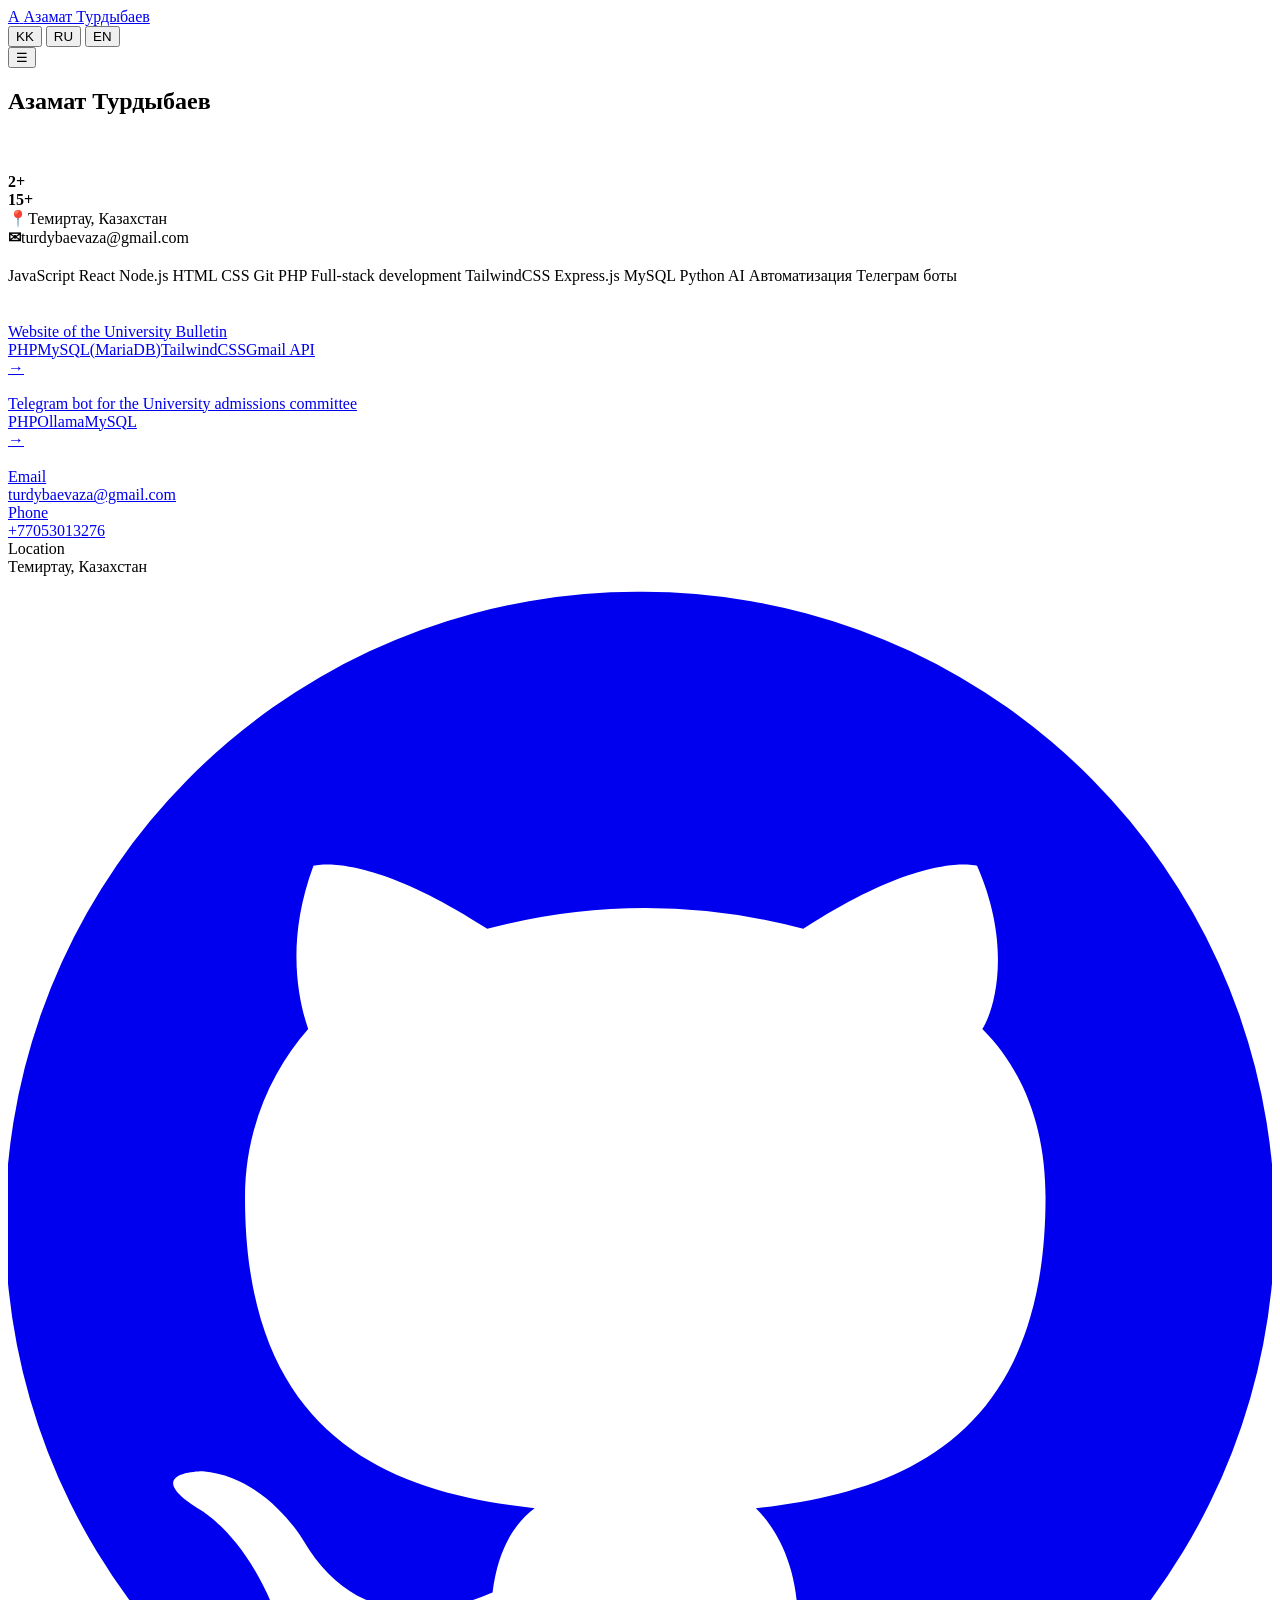
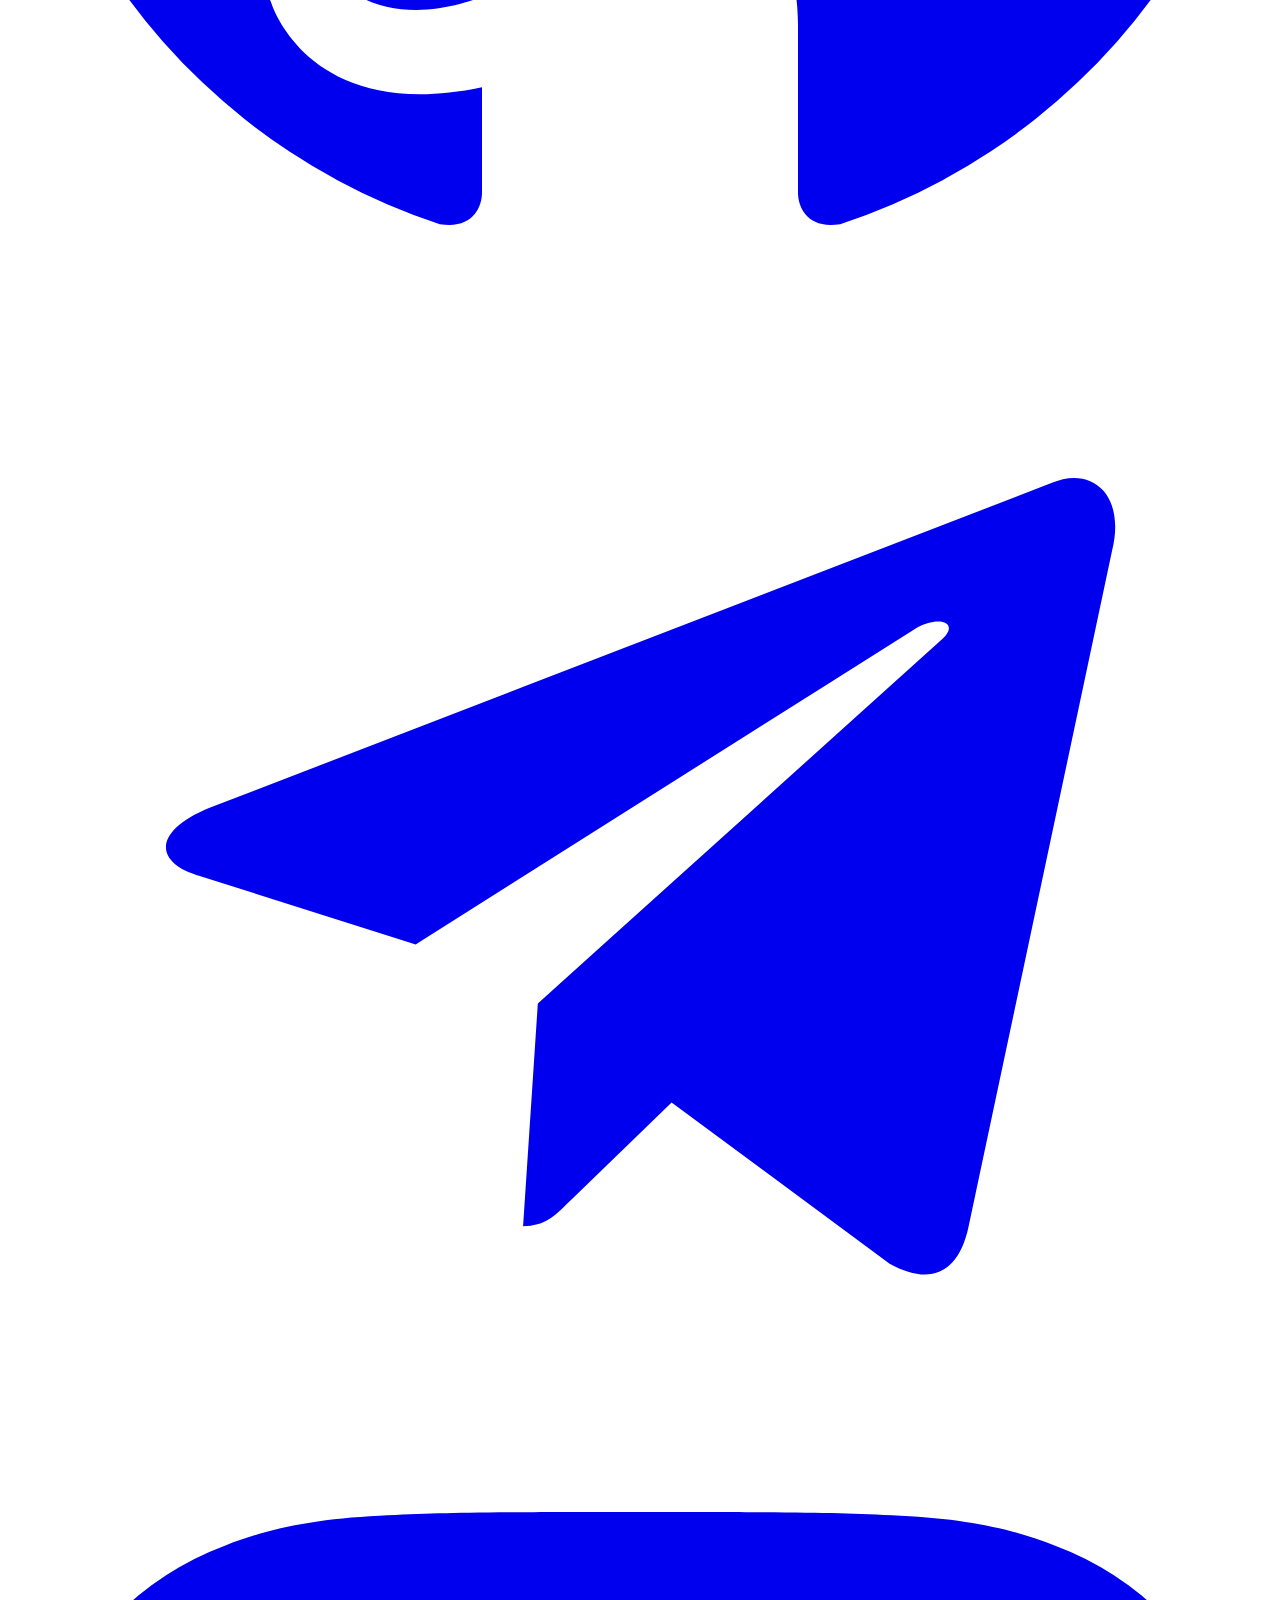
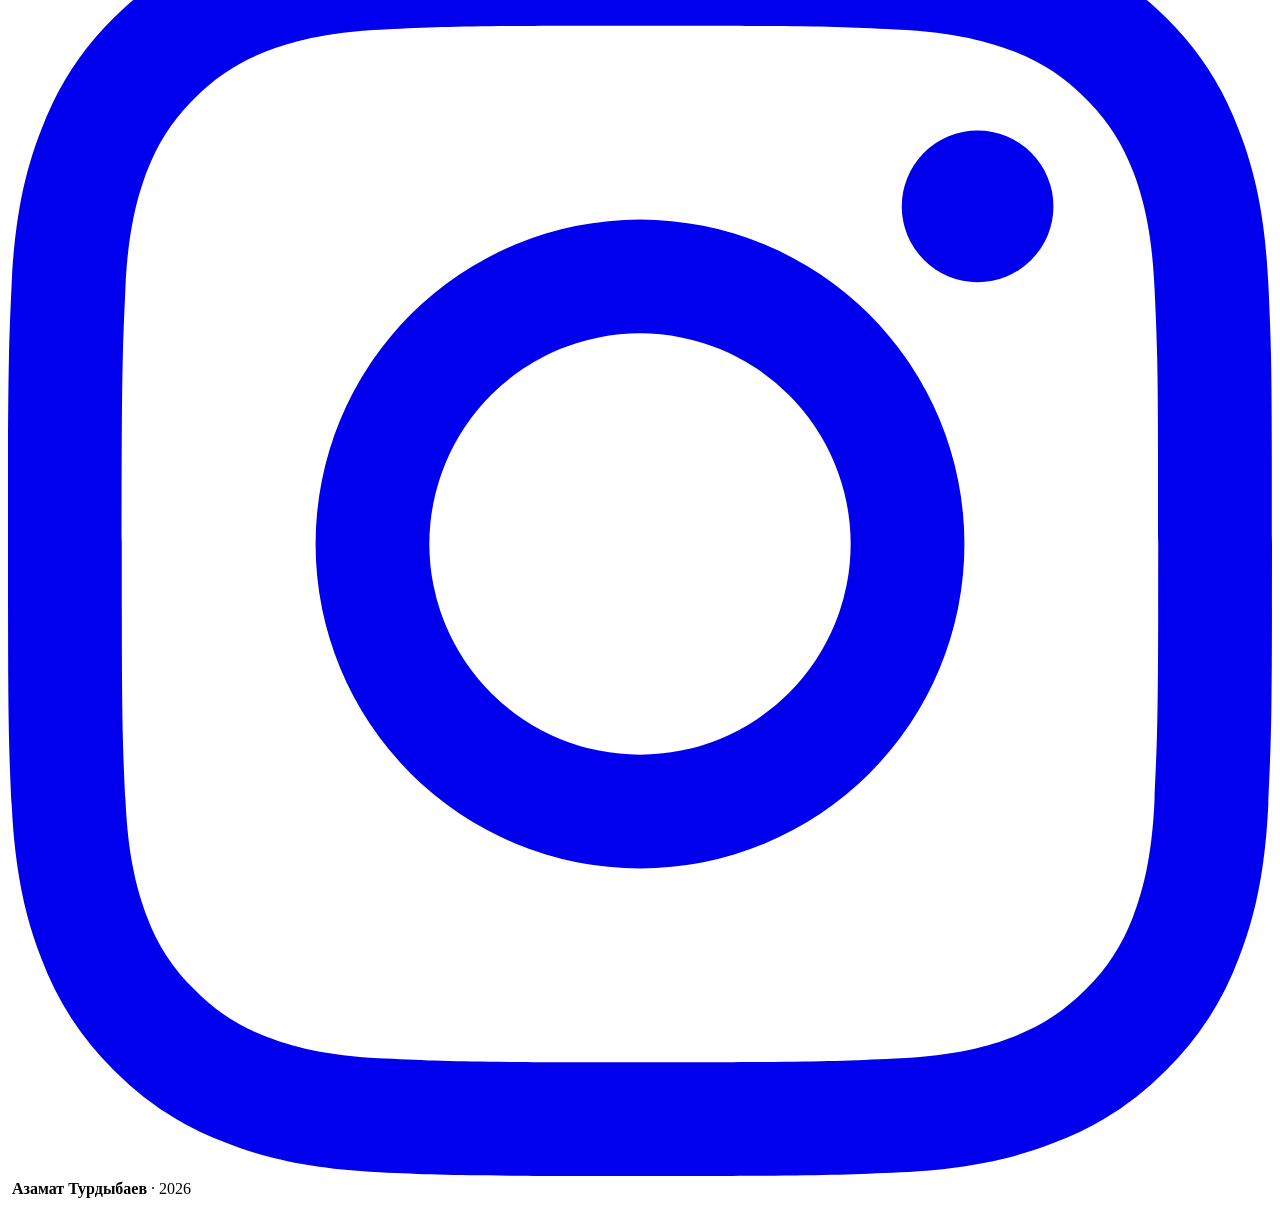
==== index.html @ eee2a19a "Add files via upload" ====
<!DOCTYPE html>
<html lang="en">
<head>
<meta charset="UTF-8">
<meta name="viewport" content="width=device-width, initial-scale=1.0">
<meta name="description" content="Азамат Турдыбаев — portfolio">
<title>Азамат Турдыбаев — Portfolio</title>
<link rel="preconnect" href="https://fonts.googleapis.com">
<link rel="preconnect" href="https://fonts.gstatic.com" crossorigin>
<link href="https://fonts.googleapis.com/css2?family=Inter:wght@400;500;600;700;800&display=swap" rel="stylesheet">
<link rel="stylesheet" href="assets/css/style.css">
</head>
<body>

<header class="header" id="header">
  <div class="container header-inner">
    <a href="#top" class="logo">
      <span class="logo-mark">А</span>
      <span data-i18n-text="Азамат Турдыбаев">Азамат Турдыбаев</span>
    </a>

    <nav class="nav" id="nav">
      <a href="#about" data-i18n="nav_about"></a>
      <a href="#skills" data-i18n="nav_skills"></a>
      <a href="#projects" data-i18n="nav_projects"></a>
      <a href="#contact" data-i18n="nav_contact"></a>
    </nav>

    <div class="header-actions">
      <div class="lang-switch" id="langSwitch">
        <button data-lang="kk">KK</button>
        <button data-lang="ru">RU</button>
        <button data-lang="en" class="active">EN</button>
      </div>
      <button class="btn-burger" id="burger" aria-label="menu">☰</button>
    </div>
  </div>
</header>

<main id="top">

<section class="hero">
  <div class="hero-bg gradient"></div>
  <div class="container hero-inner">
    <div>
      <span class="hero-pill"><span class="dot"></span><span data-i18n-role></span></span>
      <h1>
        <span data-i18n-name>Азамат Турдыбаев</span><br>
        <span class="gradient-text" data-i18n="hero_tagline"></span>
      </h1>
      <p class="lead" data-i18n="hero_sub"></p>
      <div class="hero-cta">
        <a href="resume.pdf" target="_blank" class="btn btn-primary" data-i18n="btn_resume"></a>
        <a href="#contact" class="btn btn-outline" data-i18n="btn_contact"></a>
      </div>
    </div>
    <div class="hero-portrait">
      <div class="portrait-frame">
        <div class="portrait-inner">
          <img src="assets/img/avatar.jpg" alt="">
        </div>
      </div>
    </div>
  </div>
</section>

<section id="about" class="about">
  <div class="container">
    <div class="section-head reveal">
      <span class="section-eyebrow" data-i18n="section_about"></span>
      <h2 data-i18n="section_about_h"></h2>
    </div>
    <div class="about-grid reveal">
      <div class="about-text" data-i18n-html="about"></div>
      <div>
        <div class="about-stats">
          <div class="stat-card"><b>2+</b><span data-i18n="stat_projects"></span></div>
          <div class="stat-card"><b>15+</b><span data-i18n="stat_skills"></span></div>
          <div class="stat-card"><b>📍</b><span>Темиртау, Казахстан</span></div>
          <div class="stat-card"><b>✉</b><span>turdybaevaza@gmail.com</span></div>
        </div>
      </div>
    </div>
  </div>
</section>

<section id="skills" class="skills">
  <div class="container">
    <div class="section-head reveal">
      <span class="section-eyebrow" data-i18n="section_skills"></span>
      <h2 data-i18n="section_skills_h"></h2>
    </div>
    <div class="skills-cloud reveal">
      <span class="skill">JavaScript</span>
      <span class="skill">React</span>
      <span class="skill">Node.js</span>
      <span class="skill">HTML</span>
      <span class="skill">CSS</span>
      <span class="skill">Git</span>
      <span class="skill">PHP</span>
      <span class="skill">Full-stack development</span>
      <span class="skill">TailwindCSS</span>
      <span class="skill">Express.js</span>
      <span class="skill">MySQL</span>
      <span class="skill">Python</span>
      <span class="skill">AI</span>
      <span class="skill">Автоматизация</span>
      <span class="skill">Телеграм боты</span>
    </div>
  </div>
</section>

<section id="projects" class="projects">
  <div class="container">
    <div class="section-head reveal">
      <span class="section-eyebrow" data-i18n="section_projects"></span>
      <h2 data-i18n="section_projects_h"></h2>
    </div>
    <div class="projects-grid reveal">
      <a href="projects/vestnik-kariu.html" class="project">
        <div class="project-cover"><img src="assets/img/f_k89gfe0amonbua93.png" alt=""></div>
        <div class="project-body">
          <div class="project-title" data-i18n-proj="p_o89itzxmonbbtn9.title">Website of the University Bulletin</div>
          <div class="project-desc" data-i18n-proj="p_o89itzxmonbbtn9.shortDesc"></div>
          <div class="project-tech">
            <span>PHP</span><span>MySQL(MariaDB)</span><span>TailwindCSS</span><span>Gmail API</span>
          </div>
          <div class="project-link-row">
            <span data-i18n="btn_view_project"></span>
            <span class="arrow-icon">→</span>
          </div>
        </div>
      </a>
      <a href="projects/abiturent-bot-telegram.html" class="project">
        <div class="project-cover"><img src="assets/img/f_c62ydk6wmond65eu.png" alt=""></div>
        <div class="project-body">
          <div class="project-title" data-i18n-proj="p_7lt5uwfmonct9wv.title">Telegram bot for the University admissions committee</div>
          <div class="project-desc" data-i18n-proj="p_7lt5uwfmonct9wv.shortDesc"></div>
          <div class="project-tech">
            <span>PHP</span><span>Ollama</span><span>MySQL</span>
          </div>
          <div class="project-link-row">
            <span data-i18n="btn_view_project"></span>
            <span class="arrow-icon">→</span>
          </div>
        </div>
      </a>
    </div>
  </div>
</section>

<section id="contact" class="contact">
  <div class="container">
    <div class="section-head reveal">
      <span class="section-eyebrow" data-i18n="section_contact"></span>
      <h2 data-i18n="section_contact_h"></h2>
    </div>
    <p class="contact-text reveal" data-i18n="contact_text"></p>
    <div class="contact-grid reveal">
      <a href="mailto:turdybaevaza@gmail.com" class="contact-card"><div class="contact-card-label">Email</div><div class="contact-card-value">turdybaevaza@gmail.com</div></a>
      <a href="tel:+77053013276" class="contact-card"><div class="contact-card-label">Phone</div><div class="contact-card-value">+77053013276</div></a>
      <div class="contact-card"><div class="contact-card-label">Location</div><div class="contact-card-value">Темиртау, Казахстан</div></div>
    </div>
    <div class="socials reveal">
      <a href="https://github.com/Azamat-Eric" target="_blank" rel="noopener" class="social-icon" aria-label="github"><svg viewBox="0 0 24 24" fill="currentColor"><path d="M12 .3a12 12 0 0 0-3.8 23.4c.6.1.8-.3.8-.6v-2c-3.3.7-4-1.6-4-1.6-.6-1.4-1.4-1.8-1.4-1.8-1.1-.7.1-.7.1-.7 1.2.1 1.9 1.3 1.9 1.3 1.1 1.9 2.9 1.3 3.6 1 .1-.8.4-1.3.8-1.6-2.7-.3-5.5-1.3-5.5-5.9 0-1.3.5-2.4 1.2-3.2-.1-.3-.5-1.5.1-3.1 0 0 1-.3 3.3 1.2a11.5 11.5 0 0 1 6 0c2.3-1.5 3.3-1.2 3.3-1.2.7 1.6.3 2.8.1 3.1.8.8 1.2 1.9 1.2 3.2 0 4.6-2.8 5.6-5.5 5.9.4.4.8 1.1.8 2.2v3.2c0 .3.2.7.8.6A12 12 0 0 0 12 .3"/></svg></a>
      <a href="https://t.me/aza_mat_off" target="_blank" rel="noopener" class="social-icon" aria-label="telegram"><svg viewBox="0 0 24 24" fill="currentColor"><path d="M9.78 18.65l.28-4.23 7.68-6.92c.34-.31-.07-.46-.52-.19L7.74 13.3 3.64 12c-.88-.25-.89-.86.2-1.3l15.97-6.16c.73-.33 1.43.18 1.15 1.3l-2.72 12.81c-.19.91-.74 1.13-1.5.71L12.6 16.3l-1.99 1.93c-.23.23-.42.42-.83.42z"/></svg></a>
      <a href="https://instagram.com/a.z.a.m.a.t.t.t" target="_blank" rel="noopener" class="social-icon" aria-label="instagram"><svg viewBox="0 0 24 24" fill="currentColor"><path d="M12 2.16c3.2 0 3.58.01 4.85.07 1.17.05 1.8.25 2.23.41.56.22.96.48 1.38.9.42.42.68.82.9 1.38.16.42.36 1.06.41 2.23.06 1.27.07 1.65.07 4.85s-.01 3.58-.07 4.85c-.05 1.17-.25 1.8-.41 2.23-.22.56-.48.96-.9 1.38-.42.42-.82.68-1.38.9-.42.16-1.06.36-2.23.41-1.27.06-1.65.07-4.85.07s-3.58-.01-4.85-.07c-1.17-.05-1.8-.25-2.23-.41a3.7 3.7 0 0 1-1.38-.9 3.7 3.7 0 0 1-.9-1.38c-.16-.42-.36-1.06-.41-2.23C2.17 15.58 2.16 15.2 2.16 12s.01-3.58.07-4.85c.05-1.17.25-1.8.41-2.23.22-.56.48-.96.9-1.38.42-.42.82-.68 1.38-.9.42-.16 1.06-.36 2.23-.41C8.42 2.17 8.8 2.16 12 2.16M12 0C8.74 0 8.33.01 7.05.07 5.78.13 4.9.33 4.14.63a5.85 5.85 0 0 0-2.13 1.38A5.85 5.85 0 0 0 .63 4.14C.33 4.9.13 5.78.07 7.05.01 8.33 0 8.74 0 12s.01 3.67.07 4.95c.06 1.27.26 2.15.56 2.91a5.85 5.85 0 0 0 1.38 2.13 5.85 5.85 0 0 0 2.13 1.38c.76.3 1.64.5 2.91.56C8.33 23.99 8.74 24 12 24s3.67-.01 4.95-.07c1.27-.06 2.15-.26 2.91-.56a5.85 5.85 0 0 0 2.13-1.38 5.85 5.85 0 0 0 1.38-2.13c.3-.76.5-1.64.56-2.91.06-1.28.07-1.69.07-4.95s-.01-3.67-.07-4.95c-.06-1.27-.26-2.15-.56-2.91a5.85 5.85 0 0 0-1.38-2.13A5.85 5.85 0 0 0 19.86.63C19.1.33 18.22.13 16.95.07 15.67.01 15.26 0 12 0zm0 5.84a6.16 6.16 0 1 0 0 12.32 6.16 6.16 0 0 0 0-12.32zm0 10.16a4 4 0 1 1 0-8 4 4 0 0 1 0 8zm6.41-11.85a1.44 1.44 0 1 0 0 2.88 1.44 1.44 0 0 0 0-2.88z"/></svg></a>
    </div>
  </div>
</section>

</main>

<footer class="footer">
  <div class="container">
    <span data-i18n="footer_made"></span> &nbsp;<b>Азамат Турдыбаев</b> · 2026
  </div>
</footer>

<script src="assets/js/data.js"></script>
<script src="assets/js/main.js"></script>
</body>
</html>
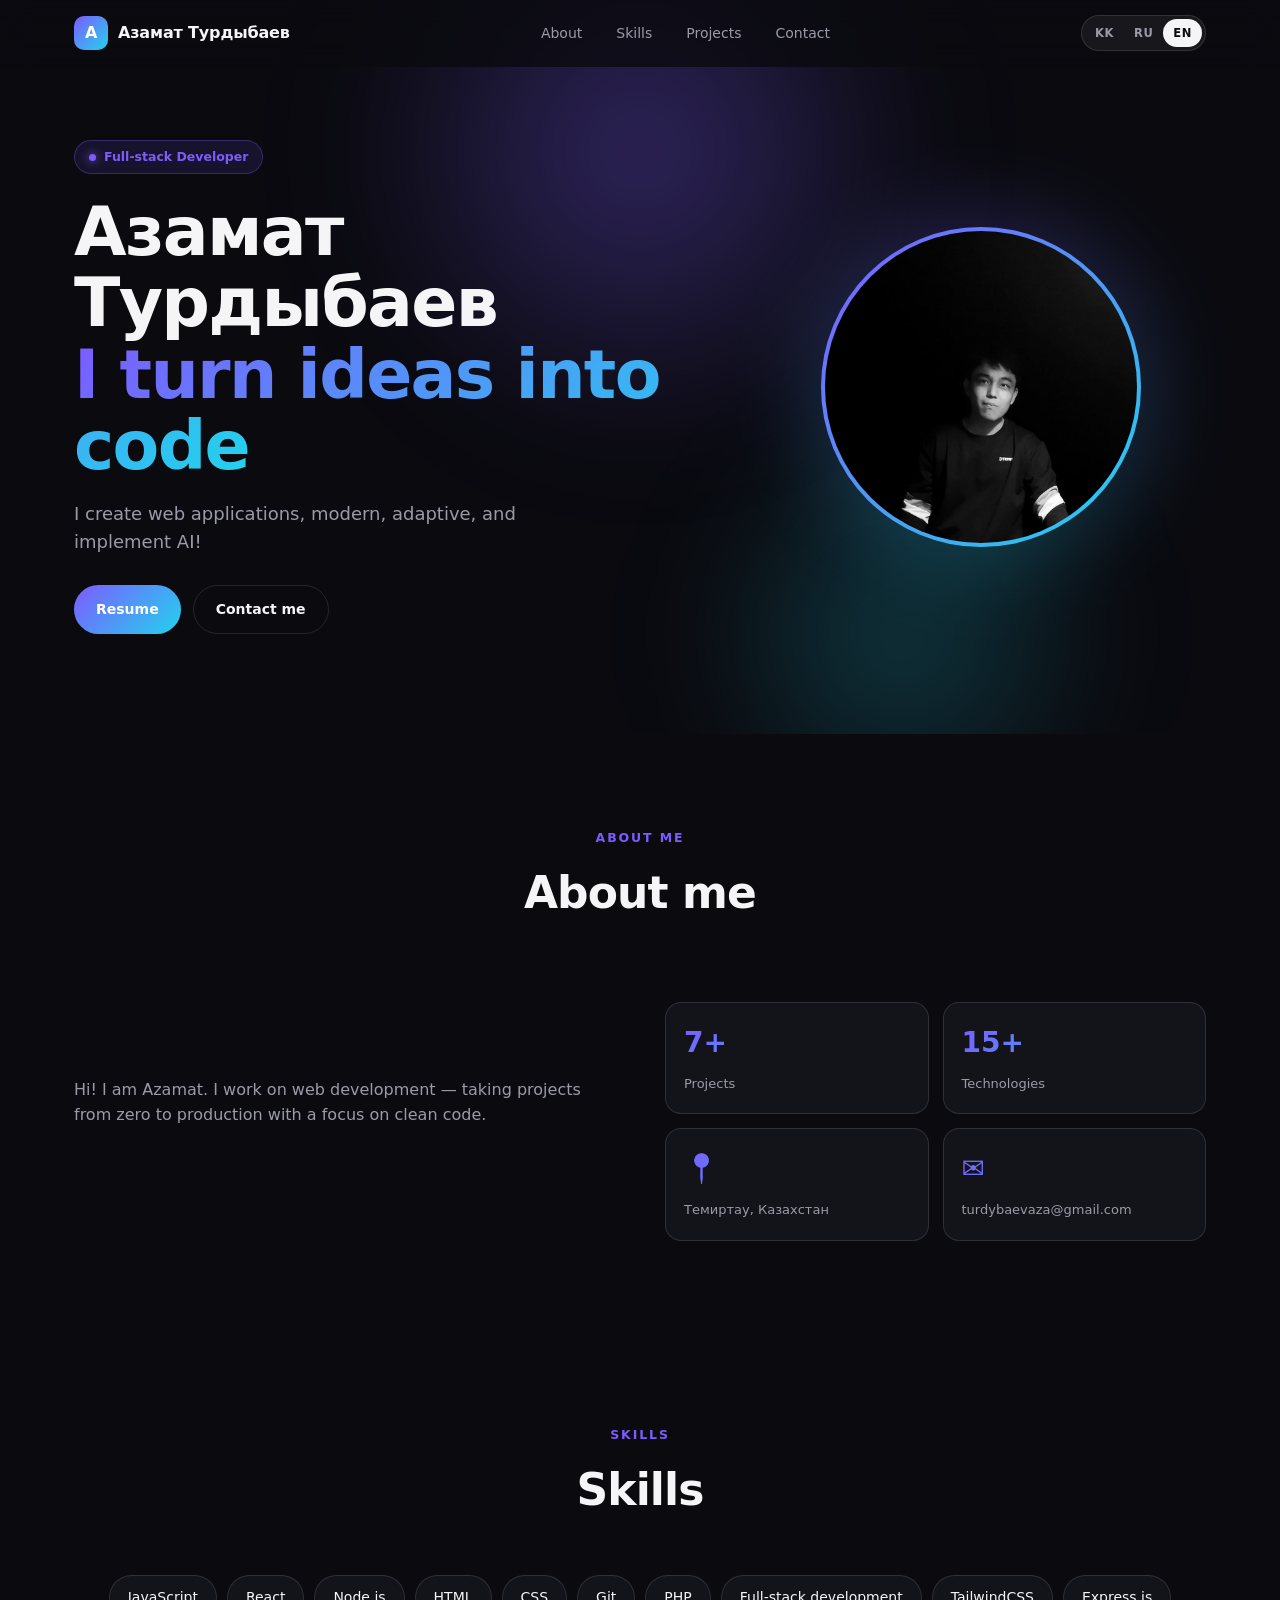
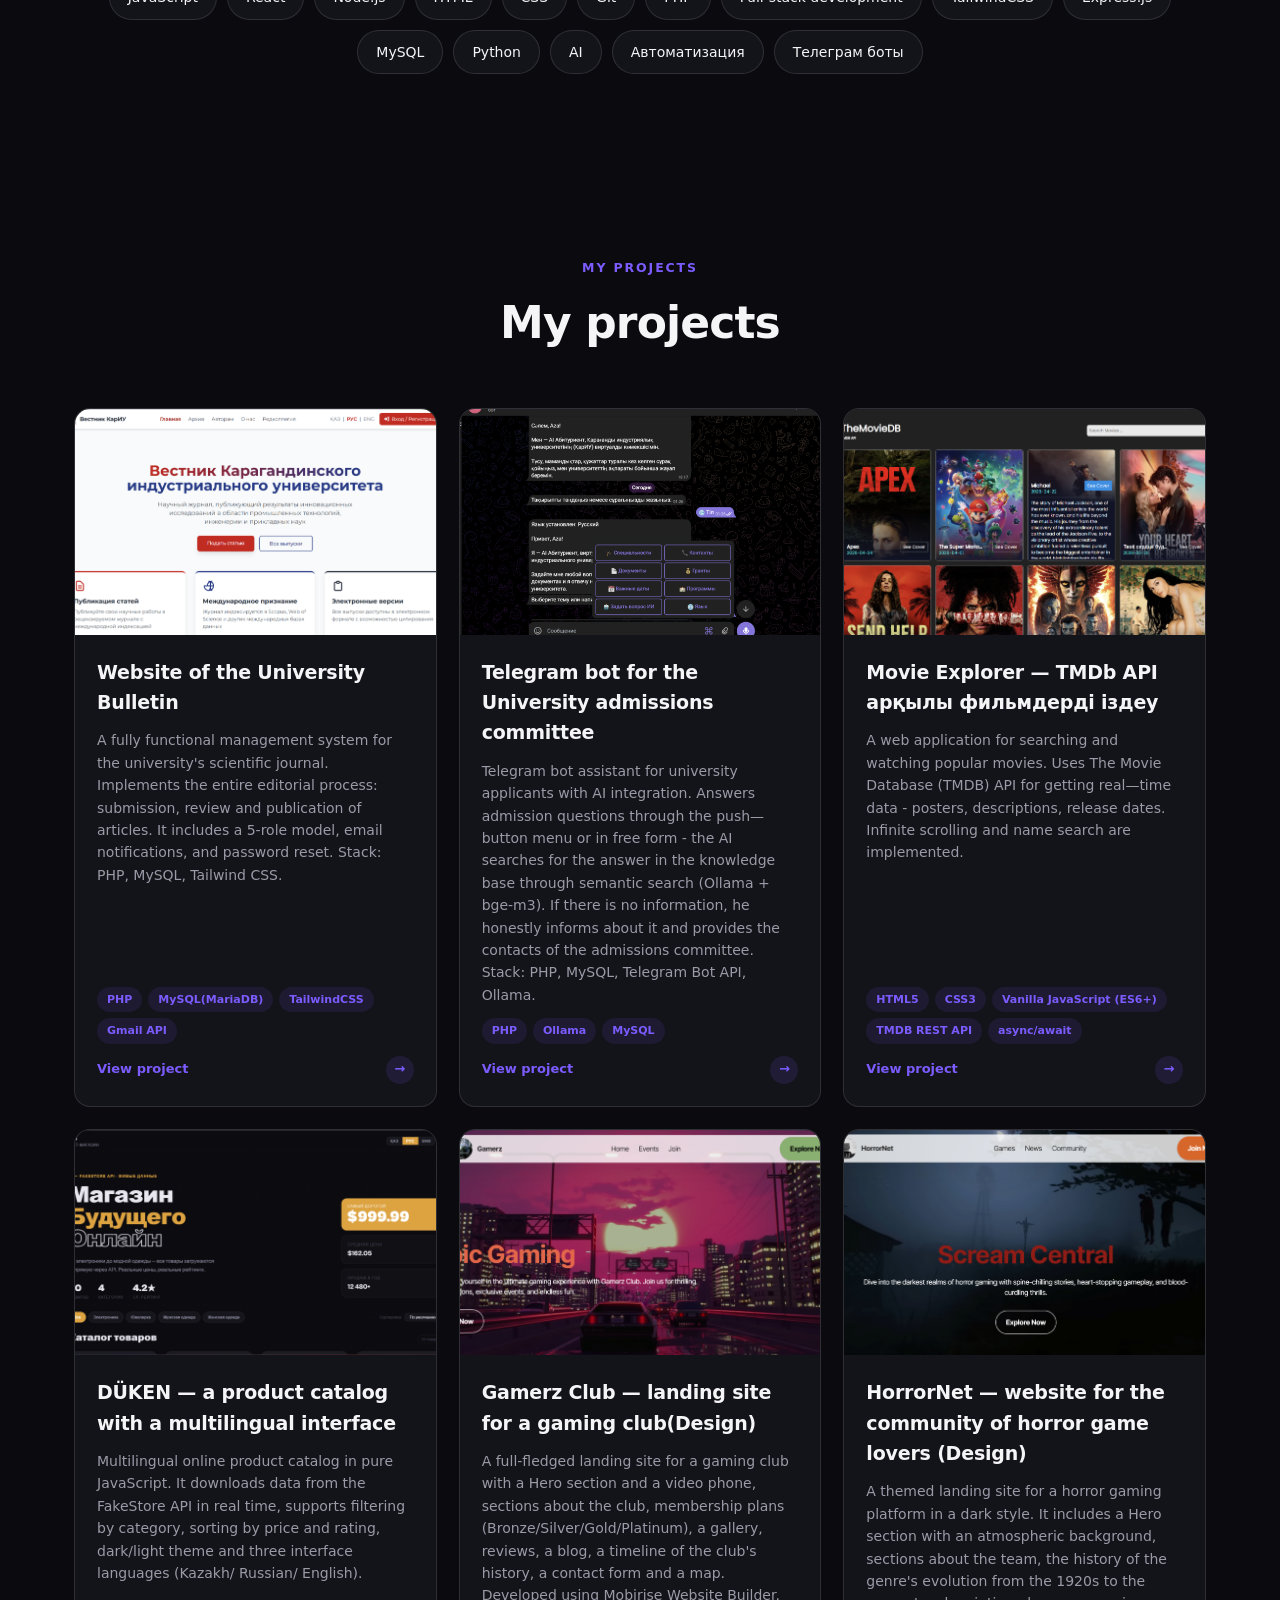
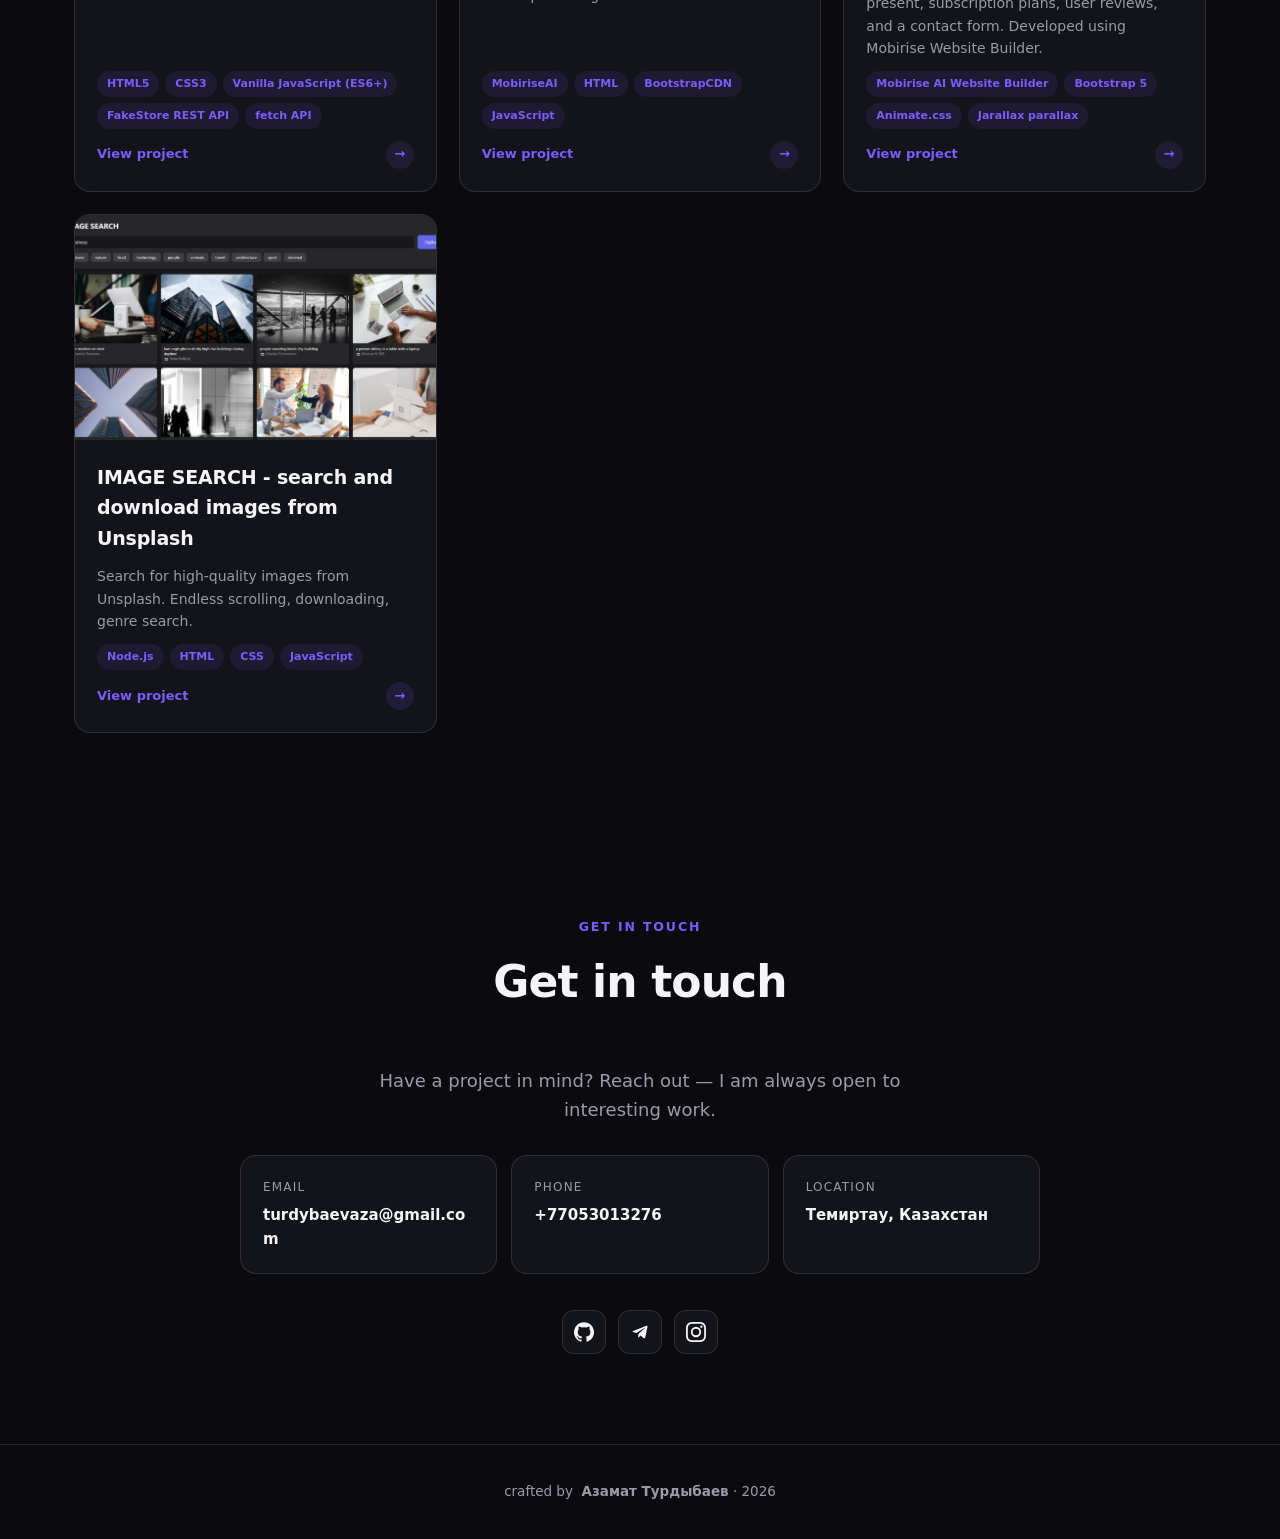
==== commit c5d3cf67: "Add files via upload" ====
--- a/index.html
+++ b/index.html
@@ -74,7 +74,7 @@
       <div class="about-text" data-i18n-html="about"></div>
       <div>
         <div class="about-stats">
-          <div class="stat-card"><b>2+</b><span data-i18n="stat_projects"></span></div>
+          <div class="stat-card"><b>7+</b><span data-i18n="stat_projects"></span></div>
           <div class="stat-card"><b>15+</b><span data-i18n="stat_skills"></span></div>
           <div class="stat-card"><b>📍</b><span>Темиртау, Казахстан</span></div>
           <div class="stat-card"><b>✉</b><span>turdybaevaza@gmail.com</span></div>
@@ -145,6 +145,76 @@
           </div>
         </div>
       </a>
+      <a href="projects/tmdb-api.html" class="project">
+        <div class="project-cover"><img src="assets/img/f_5rtunjubmoo8fcvo.png" alt=""></div>
+        <div class="project-body">
+          <div class="project-title" data-i18n-proj="p_hsqgkrfmoo868qn.title">Movie Explorer — TMDb API арқылы фильмдерді іздеу</div>
+          <div class="project-desc" data-i18n-proj="p_hsqgkrfmoo868qn.shortDesc"></div>
+          <div class="project-tech">
+            <span>HTML5</span><span>CSS3</span><span>Vanilla JavaScript (ES6+)</span><span>TMDB REST API</span><span>async/await</span>
+          </div>
+          <div class="project-link-row">
+            <span data-i18n="btn_view_project"></span>
+            <span class="arrow-icon">→</span>
+          </div>
+        </div>
+      </a>
+      <a href="projects/fake-store-api.html" class="project">
+        <div class="project-cover"><img src="assets/img/f_3xanpbremoo8rpa6.png" alt=""></div>
+        <div class="project-body">
+          <div class="project-title" data-i18n-proj="p_xwkz7hrmoo8m462.title">DÜKEN — a product catalog with a multilingual interface</div>
+          <div class="project-desc" data-i18n-proj="p_xwkz7hrmoo8m462.shortDesc"></div>
+          <div class="project-tech">
+            <span>HTML5</span><span>CSS3</span><span>Vanilla JavaScript (ES6+)</span><span>FakeStore REST API</span><span>fetch API</span>
+          </div>
+          <div class="project-link-row">
+            <span data-i18n="btn_view_project"></span>
+            <span class="arrow-icon">→</span>
+          </div>
+        </div>
+      </a>
+      <a href="projects/gaming-site-design.html" class="project">
+        <div class="project-cover"><img src="assets/img/f_rkzsp6b0mooa78hj.png" alt=""></div>
+        <div class="project-body">
+          <div class="project-title" data-i18n-proj="p_ejp2i3tmooa2sis.title">Gamerz Club — landing site for a gaming club(Design)</div>
+          <div class="project-desc" data-i18n-proj="p_ejp2i3tmooa2sis.shortDesc"></div>
+          <div class="project-tech">
+            <span>MobiriseAI</span><span>HTML</span><span>BootstrapCDN</span><span>JavaScript</span>
+          </div>
+          <div class="project-link-row">
+            <span data-i18n="btn_view_project"></span>
+            <span class="arrow-icon">→</span>
+          </div>
+        </div>
+      </a>
+      <a href="projects/horror-game-design.html" class="project">
+        <div class="project-cover"><img src="assets/img/f_arnziqlfmoohcn5r.png" alt=""></div>
+        <div class="project-body">
+          <div class="project-title" data-i18n-proj="p_j9yw7mhmooaiygd.title">HorrorNet — website for the community of horror game lovers (Design)</div>
+          <div class="project-desc" data-i18n-proj="p_j9yw7mhmooaiygd.shortDesc"></div>
+          <div class="project-tech">
+            <span>Mobirise AI Website Builder</span><span>Bootstrap 5</span><span>Animate.css</span><span>Jarallax parallax</span>
+          </div>
+          <div class="project-link-row">
+            <span data-i18n="btn_view_project"></span>
+            <span class="arrow-icon">→</span>
+          </div>
+        </div>
+      </a>
+      <a href="projects/image-search-unsplash.html" class="project">
+        <div class="project-cover"><img src="assets/img/f_zx9a9mbqmopt0fna.png" alt=""></div>
+        <div class="project-body">
+          <div class="project-title" data-i18n-proj="p_6j5fk1smopsqwua.title">IMAGE SEARCH - search and download images from Unsplash</div>
+          <div class="project-desc" data-i18n-proj="p_6j5fk1smopsqwua.shortDesc"></div>
+          <div class="project-tech">
+            <span>Node.js</span><span>HTML</span><span>CSS</span><span>JavaScript</span>
+          </div>
+          <div class="project-link-row">
+            <span data-i18n="btn_view_project"></span>
+            <span class="arrow-icon">→</span>
+          </div>
+        </div>
+      </a>
     </div>
   </div>
 </section>
--- a/assets/css/style.css
+++ b/assets/css/style.css
@@ -0,0 +1,599 @@
+/* === Portfolio site styles === */
+:root {
+  --bg: #0a0a0f;
+  --surface: #13131a;
+  --surface-2: color-mix(in srgb, #13131a 80%, #0a0a0f 20%);
+  --text: #f5f5f7;
+  --muted: #9b9ba8;
+  --primary: #7c5cff;
+  --accent: #22d3ee;
+  --border: color-mix(in srgb, #f5f5f7 12%, transparent);
+  --radius: 16px;
+  --radius-sm: 8px;
+  --container: 1180px;
+}
+
+* { box-sizing: border-box; margin: 0; padding: 0; }
+html { scroll-behavior: smooth; }
+body {
+  font-family: 'Inter', system-ui, -apple-system, sans-serif;
+  background: var(--bg);
+  color: var(--text);
+  line-height: 1.6;
+  font-size: 16px;
+  overflow-x: hidden;
+  -webkit-font-smoothing: antialiased;
+}
+
+a { color: inherit; text-decoration: none; }
+img, video { max-width: 100%; display: block; }
+button { font: inherit; cursor: pointer; border: none; background: none; color: inherit; }
+
+.container {
+  width: 100%;
+  max-width: var(--container);
+  margin: 0 auto;
+  padding: 0 24px;
+}
+@media (max-width: 640px) { .container { padding: 0 16px; } }
+
+/* ===== Header ===== */
+.header {
+  position: fixed;
+  top: 0; left: 0; right: 0;
+  z-index: 50;
+  padding: 14px 0;
+  background: color-mix(in srgb, var(--bg) 80%, transparent);
+  backdrop-filter: blur(14px);
+  -webkit-backdrop-filter: blur(14px);
+  border-bottom: 1px solid transparent;
+  transition: border-color .2s, padding .2s;
+}
+.header.scrolled { border-bottom-color: var(--border); padding: 10px 0; }
+.header-inner {
+  display: flex; align-items: center; justify-content: space-between; gap: 16px;
+}
+.logo {
+  display: flex; align-items: center; gap: 10px;
+  font-weight: 800;
+  font-size: 16px;
+  letter-spacing: -0.01em;
+}
+.logo-mark {
+  width: 34px; height: 34px;
+  border-radius: 10px;
+  background: linear-gradient(135deg, var(--primary), var(--accent));
+  display: grid; place-items: center;
+  color: #fff;
+  font-size: 16px;
+  font-weight: 800;
+}
+
+.nav { display: flex; gap: 6px; align-items: center; }
+.nav a {
+  padding: 8px 14px;
+  border-radius: 999px;
+  font-size: 14px;
+  font-weight: 500;
+  color: var(--muted);
+  transition: color .15s, background .15s;
+}
+.nav a:hover { color: var(--text); background: color-mix(in srgb, var(--text) 6%, transparent); }
+
+.header-actions { display: flex; gap: 8px; align-items: center; }
+.lang-switch {
+  display: inline-flex;
+  background: color-mix(in srgb, var(--text) 6%, transparent);
+  border: 1px solid var(--border);
+  border-radius: 999px;
+  padding: 3px;
+  font-size: 11.5px;
+  font-weight: 600;
+}
+.lang-switch button {
+  padding: 5px 10px;
+  border-radius: 999px;
+  color: var(--muted);
+  text-transform: uppercase;
+  letter-spacing: 0.05em;
+  transition: background .15s, color .15s;
+}
+.lang-switch button.active {
+  background: var(--text);
+  color: var(--bg);
+}
+
+.btn-burger { display: none; width: 38px; height: 38px; border-radius: 10px;
+  background: color-mix(in srgb, var(--text) 6%, transparent);
+  font-size: 18px;
+}
+
+@media (max-width: 820px) {
+  .nav { display: none; position: absolute; top: 100%; left: 0; right: 0;
+         flex-direction: column; gap: 0;
+         background: var(--surface); border-bottom: 1px solid var(--border);
+         padding: 8px;
+  }
+  .nav.open { display: flex; }
+  .nav a { padding: 12px; border-radius: 10px; }
+  .btn-burger { display: grid; place-items: center; }
+}
+
+/* ===== Hero ===== */
+.hero {
+  position: relative;
+  padding: 140px 0 100px;
+  overflow: hidden;
+}
+.hero-bg {
+  position: absolute; inset: 0;
+  pointer-events: none; z-index: 0;
+}
+.hero-bg.gradient::before {
+  content: "";
+  position: absolute;
+  width: 700px; height: 700px;
+  border-radius: 50%;
+  background: radial-gradient(circle, color-mix(in srgb, var(--primary) 35%, transparent) 0%, transparent 60%);
+  top: -200px; left: 50%;
+  transform: translateX(-50%);
+  filter: blur(60px);
+  animation: floatBlob 12s ease-in-out infinite;
+}
+.hero-bg.gradient::after {
+  content: "";
+  position: absolute;
+  width: 500px; height: 500px;
+  border-radius: 50%;
+  background: radial-gradient(circle, color-mix(in srgb, var(--accent) 25%, transparent) 0%, transparent 60%);
+  bottom: -150px; right: 10%;
+  filter: blur(60px);
+  animation: floatBlob 14s ease-in-out infinite reverse;
+}
+.hero-bg.grid {
+  background-image:
+    linear-gradient(color-mix(in srgb, var(--text) 6%, transparent) 1px, transparent 1px),
+    linear-gradient(90deg, color-mix(in srgb, var(--text) 6%, transparent) 1px, transparent 1px);
+  background-size: 50px 50px;
+  mask-image: radial-gradient(circle at 50% 30%, #000, transparent 70%);
+  -webkit-mask-image: radial-gradient(circle at 50% 30%, #000, transparent 70%);
+}
+
+@keyframes floatBlob {
+  0%, 100% { transform: translateX(-50%) translateY(0); }
+  50% { transform: translateX(-50%) translateY(40px); }
+}
+
+.hero-inner {
+  position: relative; z-index: 1;
+  display: grid;
+  grid-template-columns: 1.4fr 1fr;
+  gap: 50px;
+  align-items: center;
+}
+@media (max-width: 900px) {
+  .hero-inner { grid-template-columns: 1fr; gap: 30px; }
+}
+
+.hero-pill {
+  display: inline-flex; align-items: center; gap: 8px;
+  padding: 6px 14px;
+  background: color-mix(in srgb, var(--primary) 12%, transparent);
+  border: 1px solid color-mix(in srgb, var(--primary) 30%, transparent);
+  border-radius: 999px;
+  font-size: 12.5px;
+  font-weight: 600;
+  color: var(--primary);
+  margin-bottom: 22px;
+}
+.hero-pill .dot {
+  width: 7px; height: 7px;
+  border-radius: 50%;
+  background: var(--primary);
+  box-shadow: 0 0 10px var(--primary);
+  animation: pulse 2s ease-in-out infinite;
+}
+@keyframes pulse {
+  0%,100% { opacity: 1; }
+  50% { opacity: 0.4; }
+}
+
+.hero h1 {
+  font-size: clamp(36px, 6vw, 68px);
+  font-weight: 800;
+  line-height: 1.05;
+  letter-spacing: -0.025em;
+  margin-bottom: 18px;
+}
+.hero h1 .gradient-text {
+  background: linear-gradient(135deg, var(--primary), var(--accent));
+  -webkit-background-clip: text;
+  background-clip: text;
+  -webkit-text-fill-color: transparent;
+}
+.hero p.lead {
+  font-size: clamp(15px, 1.7vw, 18px);
+  color: var(--muted);
+  max-width: 540px;
+  margin-bottom: 28px;
+}
+.hero-cta { display: flex; gap: 12px; flex-wrap: wrap; }
+
+.btn {
+  display: inline-flex; align-items: center; gap: 8px;
+  padding: 12px 22px;
+  border-radius: 999px;
+  font-size: 14px;
+  font-weight: 600;
+  transition: transform .12s, box-shadow .15s, opacity .15s;
+}
+.btn-primary {
+  background: linear-gradient(135deg, var(--primary), var(--accent));
+  color: #fff;
+}
+.btn-primary:hover { box-shadow: 0 10px 30px color-mix(in srgb, var(--primary) 40%, transparent); }
+.btn-primary:active { transform: translateY(1px); }
+.btn-outline {
+  border: 1px solid var(--border);
+  color: var(--text);
+}
+.btn-outline:hover { background: color-mix(in srgb, var(--text) 6%, transparent); }
+
+.hero-portrait {
+  display: flex; justify-content: center;
+}
+.portrait-frame {
+  width: 320px; height: 320px;
+  border-radius: 50%;
+  position: relative;
+  background: linear-gradient(135deg, var(--primary), var(--accent));
+  padding: 4px;
+}
+.portrait-frame::before {
+  content: "";
+  position: absolute; inset: -20px;
+  border-radius: 50%;
+  background: conic-gradient(from 0deg, var(--primary), var(--accent), var(--primary));
+  opacity: 0.2;
+  filter: blur(40px);
+  z-index: -1;
+  animation: spin 14s linear infinite;
+}
+@keyframes spin { to { transform: rotate(360deg); } }
+.portrait-inner {
+  width: 100%; height: 100%;
+  border-radius: 50%;
+  background: var(--surface);
+  display: grid; place-items: center;
+  font-size: 90px;
+  overflow: hidden;
+  color: var(--muted);
+}
+.portrait-inner img { width: 100%; height: 100%; object-fit: cover; }
+@media (max-width: 900px) { .portrait-frame { width: 240px; height: 240px; } }
+
+/* ===== Sections ===== */
+section { padding: 90px 0; position: relative; }
+.section-head { margin-bottom: 50px; text-align: center; }
+.section-eyebrow {
+  display: inline-block;
+  font-size: 12.5px;
+  font-weight: 700;
+  letter-spacing: 0.15em;
+  text-transform: uppercase;
+  color: var(--primary);
+  margin-bottom: 10px;
+}
+.section-head h2 {
+  font-size: clamp(28px, 4vw, 44px);
+  font-weight: 800;
+  letter-spacing: -0.02em;
+}
+
+/* ===== About ===== */
+.about-grid {
+  display: grid;
+  grid-template-columns: 1fr 1fr;
+  gap: 50px;
+  align-items: center;
+}
+@media (max-width: 800px) {
+  .about-grid { grid-template-columns: 1fr; }
+}
+.about-text { font-size: 16px; color: var(--muted); }
+.about-text p { margin-bottom: 14px; }
+.about-stats { display: grid; grid-template-columns: repeat(2, 1fr); gap: 14px; margin-top: 24px; }
+.stat-card {
+  background: var(--surface);
+  border: 1px solid var(--border);
+  border-radius: var(--radius);
+  padding: 18px;
+}
+.stat-card b {
+  font-size: 28px; font-weight: 800;
+  background: linear-gradient(135deg, var(--primary), var(--accent));
+  -webkit-background-clip: text;
+  background-clip: text;
+  -webkit-text-fill-color: transparent;
+  display: block;
+  margin-bottom: 4px;
+}
+.stat-card span { font-size: 13px; color: var(--muted); }
+
+/* ===== Skills ===== */
+.skills-cloud {
+  display: flex;
+  flex-wrap: wrap;
+  gap: 10px;
+  justify-content: center;
+}
+.skill {
+  padding: 10px 18px;
+  background: var(--surface);
+  border: 1px solid var(--border);
+  border-radius: 999px;
+  font-size: 14px;
+  font-weight: 500;
+  transition: transform .15s, border-color .15s, color .15s;
+}
+.skill:hover {
+  transform: translateY(-2px);
+  border-color: var(--primary);
+  color: var(--primary);
+}
+
+/* ===== Projects ===== */
+.projects-grid {
+  display: grid;
+  grid-template-columns: repeat(auto-fill, minmax(330px, 1fr));
+  gap: 22px;
+}
+.project {
+  background: var(--surface);
+  border: 1px solid var(--border);
+  border-radius: var(--radius);
+  overflow: hidden;
+  display: flex; flex-direction: column;
+  transition: transform .2s, border-color .2s, box-shadow .2s;
+  text-decoration: none;
+  color: inherit;
+}
+.project:hover {
+  transform: translateY(-6px);
+  border-color: color-mix(in srgb, var(--primary) 60%, var(--border));
+  box-shadow: 0 20px 60px color-mix(in srgb, var(--primary) 12%, transparent);
+}
+.project-cover {
+  aspect-ratio: 16/10;
+  background: var(--surface-2);
+  position: relative;
+  overflow: hidden;
+}
+.project-cover img {
+  width: 100%; height: 100%;
+  object-fit: cover;
+  transition: transform .4s;
+}
+.project:hover .project-cover img { transform: scale(1.05); }
+.project-cover-empty {
+  width: 100%; height: 100%;
+  display: grid; place-items: center;
+  color: var(--muted);
+  font-size: 50px;
+}
+.project-body { padding: 22px; display: flex; flex-direction: column; gap: 12px; flex: 1; }
+.project-title { font-size: 19px; font-weight: 700; letter-spacing: -0.01em; }
+.project-desc { color: var(--muted); font-size: 14px; flex: 1; }
+.project-tech { display: flex; flex-wrap: wrap; gap: 6px; }
+.project-tech span {
+  font-size: 11px;
+  padding: 4px 10px;
+  border-radius: 999px;
+  background: color-mix(in srgb, var(--primary) 10%, transparent);
+  color: var(--primary);
+  font-weight: 600;
+}
+.project-link-row {
+  display: flex; align-items: center; justify-content: space-between;
+  font-size: 13px;
+  color: var(--primary);
+  font-weight: 600;
+}
+.arrow-icon {
+  display: inline-grid; place-items: center;
+  width: 28px; height: 28px;
+  border-radius: 50%;
+  background: color-mix(in srgb, var(--primary) 12%, transparent);
+  transition: transform .2s;
+}
+.project:hover .arrow-icon { transform: translateX(4px); }
+
+.empty-projects {
+  grid-column: 1 / -1;
+  text-align: center;
+  padding: 60px 20px;
+  color: var(--muted);
+  border: 1px dashed var(--border);
+  border-radius: var(--radius);
+}
+
+/* ===== Contact ===== */
+.contact {
+  text-align: center;
+}
+.contact-text {
+  font-size: 18px;
+  color: var(--muted);
+  max-width: 560px;
+  margin: 0 auto 30px;
+}
+.contact-grid {
+  display: grid;
+  grid-template-columns: repeat(auto-fit, minmax(220px, 1fr));
+  gap: 14px;
+  max-width: 800px;
+  margin: 0 auto;
+}
+.contact-card {
+  background: var(--surface);
+  border: 1px solid var(--border);
+  border-radius: var(--radius);
+  padding: 22px;
+  text-align: left;
+  transition: border-color .15s, transform .12s;
+}
+.contact-card:hover {
+  border-color: var(--primary);
+  transform: translateY(-3px);
+}
+.contact-card-label {
+  font-size: 12px;
+  color: var(--muted);
+  text-transform: uppercase;
+  letter-spacing: 0.1em;
+  margin-bottom: 6px;
+}
+.contact-card-value {
+  font-size: 15px;
+  font-weight: 600;
+  word-break: break-word;
+}
+
+.socials {
+  display: flex; justify-content: center; gap: 12px;
+  margin-top: 36px;
+}
+.social-icon {
+  width: 44px; height: 44px;
+  display: grid; place-items: center;
+  border-radius: 12px;
+  background: var(--surface);
+  border: 1px solid var(--border);
+  transition: transform .15s, border-color .15s, color .15s;
+}
+.social-icon:hover {
+  border-color: var(--primary);
+  color: var(--primary);
+  transform: translateY(-3px);
+}
+.social-icon svg { width: 20px; height: 20px; }
+
+/* ===== Footer ===== */
+.footer {
+  padding: 36px 0;
+  border-top: 1px solid var(--border);
+  text-align: center;
+  color: var(--muted);
+  font-size: 13.5px;
+}
+
+/* ===== Project Page ===== */
+.project-page { padding-top: 100px; }
+.back-link {
+  display: inline-flex; align-items: center; gap: 6px;
+  color: var(--muted);
+  font-size: 14px;
+  font-weight: 500;
+  margin-bottom: 24px;
+}
+.back-link:hover { color: var(--primary); }
+
+.project-hero h1 {
+  font-size: clamp(32px, 5vw, 56px);
+  font-weight: 800;
+  letter-spacing: -0.02em;
+  margin-bottom: 14px;
+}
+.project-meta {
+  display: flex; gap: 18px; flex-wrap: wrap;
+  font-size: 13px; color: var(--muted);
+  margin-bottom: 22px;
+}
+.project-meta b { color: var(--text); margin-right: 6px; }
+
+.project-actions { display: flex; gap: 10px; flex-wrap: wrap; margin-bottom: 40px; }
+
+.project-content {
+  font-size: 16px;
+  color: var(--muted);
+  max-width: 760px;
+  margin-bottom: 50px;
+}
+.project-content p { margin-bottom: 14px; }
+
+.gallery {
+  display: grid;
+  gap: 18px;
+  grid-template-columns: 1fr;
+}
+.gallery-item {
+  background: var(--surface);
+  border: 1px solid var(--border);
+  border-radius: var(--radius);
+  overflow: hidden;
+}
+.gallery-item img, .gallery-item video {
+  width: 100%;
+  display: block;
+  cursor: zoom-in;
+}
+.gallery-item video { cursor: default; }
+.gallery-caption {
+  padding: 12px 18px;
+  font-size: 13.5px;
+  color: var(--muted);
+  border-top: 1px solid var(--border);
+}
+
+@media (min-width: 720px) {
+  .gallery {
+    grid-template-columns: 1fr 1fr;
+  }
+  .gallery-item.wide { grid-column: 1 / -1; }
+}
+
+/* ===== Lightbox ===== */
+.lightbox {
+  position: fixed; inset: 0;
+  background: rgba(0,0,0,0.92);
+  display: none;
+  z-index: 200;
+  align-items: center;
+  justify-content: center;
+  padding: 30px;
+  cursor: zoom-out;
+}
+.lightbox.open { display: flex; }
+.lightbox img {
+  max-width: 95%;
+  max-height: 95vh;
+  border-radius: 8px;
+  object-fit: contain;
+}
+.lightbox-close {
+  position: absolute; top: 20px; right: 20px;
+  background: rgba(255,255,255,0.1);
+  color: #fff;
+  width: 42px; height: 42px;
+  border-radius: 50%;
+  font-size: 20px;
+  display: grid; place-items: center;
+  cursor: pointer;
+}
+
+/* ===== Reveal animations ===== */
+.reveal {
+  opacity: 0;
+  transform: translateY(24px);
+  transition: opacity .6s, transform .6s;
+}
+.reveal.in {
+  opacity: 1;
+  transform: translateY(0);
+}
+
+/* ===== Scrollbar ===== */
+::-webkit-scrollbar { width: 10px; height: 10px; }
+::-webkit-scrollbar-track { background: var(--bg); }
+::-webkit-scrollbar-thumb { background: color-mix(in srgb, var(--text) 14%, transparent); border-radius: 5px; }
+::-webkit-scrollbar-thumb:hover { background: color-mix(in srgb, var(--text) 22%, transparent); }
